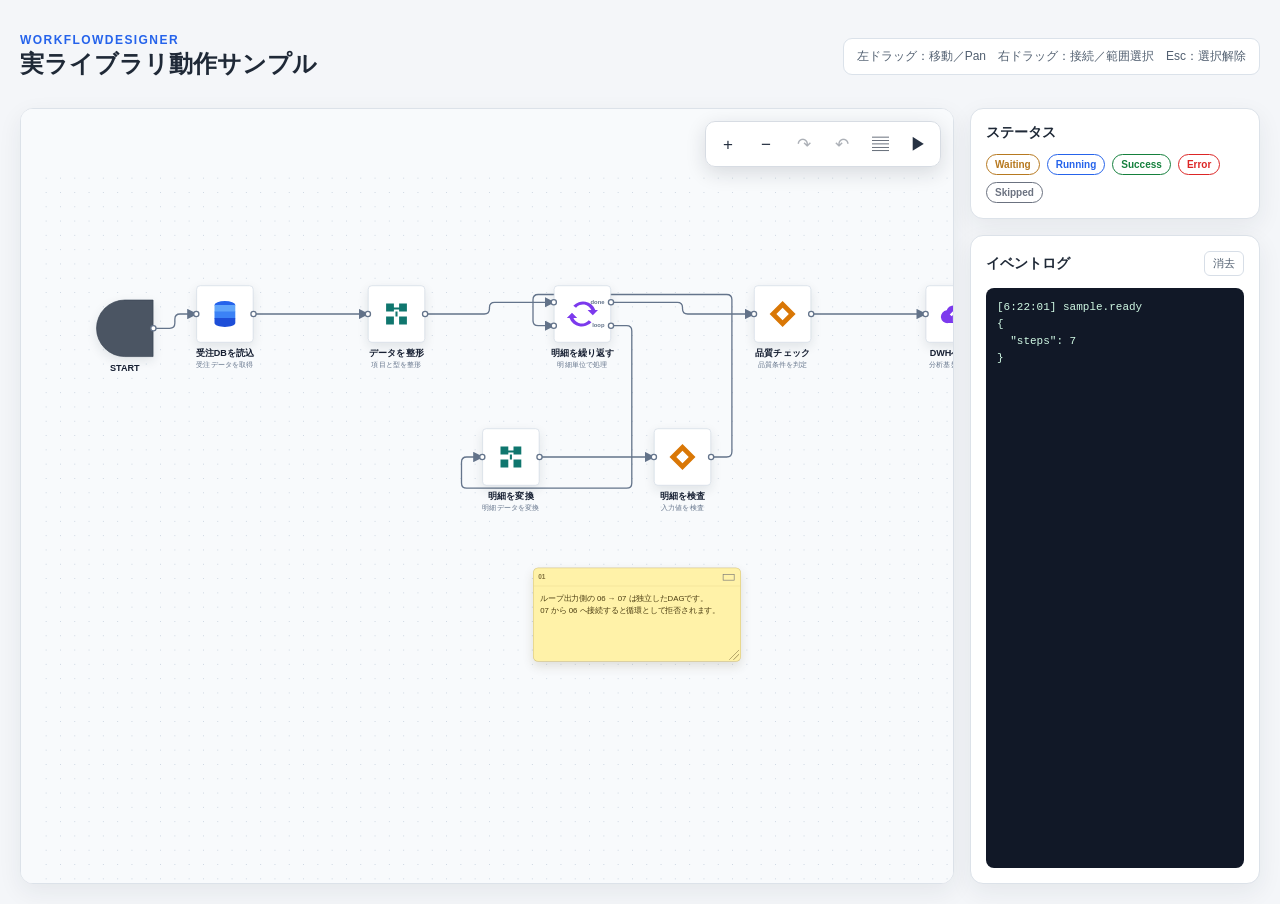
==== sample/index.html @ 0d5a1c77 "Add files via upload" ====
<!doctype html>
<html lang="ja">
<head>
  <meta charset="utf-8">
  <meta name="viewport" content="width=device-width, initial-scale=1">
  <title>WorkflowDesigner 実ライブラリサンプル</title>
  <link rel="stylesheet" href="./sample.css">
  <link rel="stylesheet" href="../src/workflow_designer.css">
</head>
<body>
  <header class="sample-header">
    <div>
      <p class="sample-kicker">WorkflowDesigner</p>
      <h1>実ライブラリ動作サンプル</h1>
    </div>
    <div class="sample-help">
      左ドラッグ：移動／Pan　右ドラッグ：接続／範囲選択　Esc：選択解除
    </div>
  </header>

  <main class="sample-layout">
    <section class="designer-card" aria-label="ワークフローデザイナーサンプル">
      <div id="workflow-root"></div>
    </section>

    <aside class="sample-sidebar">
      <section class="side-card">
        <h2>ステータス</h2>
        <div class="status-legend">
          <span data-legend="waiting">Waiting</span>
          <span data-legend="running">Running</span>
          <span data-legend="success">Success</span>
          <span data-legend="error">Error</span>
          <span data-legend="skipped">Skipped</span>
        </div>
      </section>

      <section class="side-card side-card--grow">
        <div class="side-card__title-row">
          <h2>イベントログ</h2>
          <button id="clear-log" type="button">消去</button>
        </div>
        <pre id="event-log" aria-live="polite"></pre>
      </section>
    </aside>
  </main>

  <script src="../src/designer_types.js"></script>
  <script src="../src/designer_grid.js"></script>
  <script src="../src/designer_events.js"></script>
  <script src="../src/designer_document.js"></script>
  <script src="../src/designer_ids.js"></script>
  <script src="../src/designer_graph.js"></script>
  <script src="../src/designer_fragments.js"></script>
  <script src="../src/designer_clone.js"></script>
  <script src="../src/designer_selection.js"></script>
  <script src="../src/designer_dom.js"></script>
  <script src="../src/designer_note_dom.js"></script>
  <script src="../src/designer_feedback.js"></script>
  <script src="../src/designer_render.js"></script>
  <script src="../src/designer_note_edit.js"></script>
  <script src="../src/designer_commands.js"></script>
  <script src="../src/designer_interaction.js"></script>
  <script src="../src/designer_core_api.js"></script>
  <script src="../src/workflow_designer.js"></script>
  <script src="./sample_app.js"></script>
</body>
</html>
---- sample/sample.css ----
* {
  box-sizing: border-box;
}

html,
body {
  min-width: 1040px;
  min-height: 760px;
  margin: 0;
  background: #f4f6f9;
  color: #1f2937;
  font-family: Inter, "Noto Sans JP", "Yu Gothic UI", sans-serif;
}

body {
  padding: 20px;
}

button {
  font: inherit;
}

.sample-header {
  display: flex;
  min-height: 72px;
  align-items: center;
  justify-content: space-between;
  gap: 24px;
  margin: 0 auto 16px;
  max-width: 1500px;
}

.sample-kicker {
  margin: 0 0 3px;
  color: #2563eb;
  font-size: 12px;
  font-weight: 800;
  letter-spacing: 0.12em;
  text-transform: uppercase;
}

.sample-header h1 {
  margin: 0;
  font-size: 24px;
  line-height: 1.2;
}

.sample-help {
  padding: 9px 13px;
  border: 1px solid #dbe2ea;
  border-radius: 9px;
  background: #fff;
  color: #526071;
  font-size: 12px;
  white-space: nowrap;
}

.sample-layout {
  display: grid;
  grid-template-columns: minmax(720px, 1fr) 290px;
  gap: 16px;
  max-width: 1500px;
  height: calc(100vh - 124px);
  min-height: 650px;
  margin: 0 auto;
}

.designer-card,
.side-card {
  border: 1px solid #dce2e9;
  border-radius: 13px;
  background: #fff;
  box-shadow: 0 8px 24px rgba(31, 41, 55, 0.07);
}

.designer-card {
  min-width: 0;
  overflow: hidden;
}

#workflow-root,
.zwd,
.zwd-viewport {
  width: 100%;
  height: 100%;
}

.zwd {
  overflow: hidden;
  background: #f8fafc;
  color: #334155;
}

.zwd-viewport {
  overflow: hidden;
  cursor: grab;
  touch-action: none;
  background-color: #f8fafc;
}

.zwd-viewport:active {
  cursor: grabbing;
}

.zwd-world {
  position: absolute;
  top: 0;
  left: 0;
  transform-origin: 0 0;
}

.zwd[data-node-grid="enabled"] .zwd-world {
  background-image: radial-gradient(circle, #cbd5e1 1px, transparent 1px);
  background-size: var(--zwd-grid-size) var(--zwd-grid-size);
}

.zwd-layer {
  position: absolute;
  top: 0;
  left: 0;
}

.zwd-layer--frames {
  z-index: 1;
  pointer-events: none;
}

.zwd-layer--edges {
  z-index: 2;
  overflow: visible;
}

.zwd-layer--nodes {
  z-index: 3;
  pointer-events: none;
}

.zwd-layer--notes {
  z-index: 4;
  pointer-events: none;
}

.zwd-node {
  cursor: grab;
  pointer-events: auto;
  user-select: none;
}

.zwd-node:active {
  cursor: grabbing;
}

.zwd-node--step:hover .zwd-node__visual {
  border-color: #94a3b8;
}

.zwd-node--unassigned-start {
  display: flex;
  align-items: center;
  justify-content: center;
  padding: 0;
  border: 1px solid #cfd8e3;
  border-radius: 999px;
  background: #fff;
  box-shadow: 0 6px 16px rgba(30, 41, 59, 0.11);
  font-size: 12px;
  font-weight: 800;
  letter-spacing: 0.06em;
}

.zwd-node--step[data-selected="true"] {
  outline: none;
}

.zwd-node--step[data-selected="true"] .zwd-node__visual,
.zwd-node--start[data-selected="true"] .zwd-node__visual,
.zwd-node--end[data-selected="true"] .zwd-node__visual {
  outline: 3px solid rgba(37, 99, 235, 0.28);
  outline-offset: 3px;
}

.zwd-node--unassigned-start[data-selected="true"] {
  outline: 3px solid rgba(37, 99, 235, 0.28);
  outline-offset: 3px;
}

.zwd-edge__line,
.zwd-connection-preview {
  fill: none;
  stroke: #64748b;
  stroke-linecap: round;
  stroke-width: 2;
}

.zwd-edge__hit {
  fill: none;
  stroke: transparent;
  stroke-width: 18;
  pointer-events: stroke;
}

.zwd-edge[data-selected="true"] .zwd-edge__line {
  stroke: #2563eb;
  stroke-width: 3;
}

.zwd-arrow {
  fill: #64748b;
}

.zwd-connection-preview {
  stroke: #2563eb;
  stroke-dasharray: 7 5;
}

.zwd-note {
  position: absolute;
  display: grid;
  grid-template-rows: 28px 1fr;
  overflow: hidden;
  border: 1px solid rgba(120, 90, 20, 0.25);
  border-radius: 8px;
  background: var(--zwd-note-color, #fff2a8);
  box-shadow: 0 7px 16px rgba(71, 54, 14, 0.14);
  pointer-events: auto;
}

.zwd-note[data-selected="true"] {
  outline: 3px solid rgba(37, 99, 235, 0.28);
  outline-offset: 2px;
}

.zwd-note__header {
  display: flex;
  align-items: center;
  justify-content: space-between;
  padding: 4px 7px;
  border-bottom: 1px solid rgba(120, 90, 20, 0.15);
  cursor: grab;
}

.zwd-note__id {
  color: rgba(71, 54, 14, 0.68);
  font-size: 10px;
  font-weight: 800;
}

.zwd-note__color {
  width: 22px;
  height: 18px;
  padding: 0;
  border: 0;
  background: transparent;
}

.zwd-note__body {
  overflow: auto;
  padding: 10px;
  color: #4b3d12;
  font-size: 12px;
  line-height: 1.5;
  white-space: pre-wrap;
}

.zwd-note__resize {
  position: absolute;
  right: 2px;
  bottom: 2px;
  width: 16px;
  height: 16px;
  border: 0;
  background: linear-gradient(135deg, transparent 48%, rgba(71, 54, 14, 0.38) 49% 56%, transparent 57% 68%, rgba(71, 54, 14, 0.38) 69% 76%, transparent 77%);
  cursor: nwse-resize;
}

.zwd-node__validation {
  position: absolute;
  right: -8px;
  bottom: -8px;
  display: grid;
  width: 21px;
  height: 21px;
  place-items: center;
  border-radius: 999px;
  background: #dc2626;
  color: #fff;
  font-size: 12px;
  font-weight: 900;
}

.zwd-context-menu {
  position: absolute;
  z-index: 50;
  min-width: 150px;
  overflow: hidden;
  padding: 5px;
  border: 1px solid #d7dee7;
  border-radius: 9px;
  background: #fff;
  box-shadow: 0 12px 28px rgba(15, 23, 42, 0.18);
}

.zwd-context-menu__item {
  display: block;
  width: 100%;
  padding: 8px 10px;
  border: 0;
  border-radius: 6px;
  background: transparent;
  color: #273449;
  text-align: left;
  cursor: pointer;
}

.zwd-context-menu__item:hover {
  background: #eef2f7;
}

.zwd-message {
  position: absolute;
  bottom: 16px;
  left: 50%;
  z-index: 55;
  max-width: 520px;
  padding: 9px 13px;
  transform: translateX(-50%);
  border-radius: 8px;
  background: #172033;
  color: #fff;
  box-shadow: 0 8px 22px rgba(15, 23, 42, 0.2);
  font-size: 12px;
}

.zwd-message[data-level="error"] {
  background: #b91c1c;
}

.zwd-selection-box {
  z-index: 20;
  color: #2563eb;
}

.sample-sidebar {
  display: flex;
  min-height: 0;
  flex-direction: column;
  gap: 16px;
}

.side-card {
  padding: 15px;
}

.side-card--grow {
  display: flex;
  min-height: 0;
  flex: 1;
  flex-direction: column;
}

.side-card h2 {
  margin: 0 0 12px;
  font-size: 14px;
}

.side-card__title-row {
  display: flex;
  align-items: center;
  justify-content: space-between;
}

.side-card__title-row h2 {
  margin: 0;
}

#clear-log {
  padding: 4px 8px;
  border: 1px solid #d7dee7;
  border-radius: 6px;
  background: #fff;
  color: #526071;
  cursor: pointer;
  font-size: 11px;
}

.status-legend {
  display: flex;
  flex-wrap: wrap;
  gap: 7px;
}

.status-legend span {
  padding: 4px 8px;
  border: 1px solid currentColor;
  border-radius: 999px;
  background: #fff;
  font-size: 10px;
  font-weight: 800;
}

.status-legend [data-legend="waiting"] { color: #b7791f; }
.status-legend [data-legend="running"] { color: #2563eb; }
.status-legend [data-legend="success"] { color: #15803d; }
.status-legend [data-legend="error"] { color: #dc2626; }
.status-legend [data-legend="skipped"] { color: #6b7280; }

#event-log {
  min-height: 0;
  flex: 1;
  margin: 12px 0 0;
  overflow: auto;
  padding: 11px;
  border-radius: 8px;
  background: #111827;
  color: #d1fae5;
  font: 11px/1.55 Consolas, "SFMono-Regular", monospace;
  white-space: pre-wrap;
}

@media (max-width: 1180px) {
  .sample-layout {
    grid-template-columns: minmax(700px, 1fr) 250px;
  }
}

/* Author styles must not override the native hidden state. */
[hidden] {
  display: none !important;
}

.zwd-tool:disabled {
  opacity: 0.38;
  cursor: default;
}
---- src/workflow_designer.css ----
:root {
  --zwd-toolbar-bg: rgba(255, 255, 255, 0.96);
  --zwd-toolbar-border: #d7dce3;
  --zwd-toolbar-shadow: 0 6px 20px rgba(20, 28, 40, 0.14);
  --zwd-tool-fg: #263142;
  --zwd-tool-hover-bg: #eef2f7;
  --zwd-status-waiting: #b7791f;
  --zwd-status-running: #2563eb;
  --zwd-status-success: #15803d;
  --zwd-status-error: #dc2626;
  --zwd-status-skipped: #6b7280;
  --zwd-status-bg: #ffffff;
  --zwd-node-visual-size: 88px;
  --zwd-node-width: 132px;
}

.zwd {
  position: relative;
}

.zwd-toolbar {
  position: absolute;
  top: 12px;
  right: 12px;
  z-index: 30;
  display: flex;
  align-items: center;
  gap: 4px;
  padding: 5px;
  border: 1px solid var(--zwd-toolbar-border);
  border-radius: 10px;
  background: var(--zwd-toolbar-bg);
  box-shadow: var(--zwd-toolbar-shadow);
  backdrop-filter: blur(8px);
}

.zwd-tool {
  display: inline-grid;
  width: 34px;
  height: 34px;
  place-items: center;
  padding: 0;
  border: 0;
  border-radius: 7px;
  background: transparent;
  color: var(--zwd-tool-fg);
  font: inherit;
  font-size: 17px;
  line-height: 1;
  cursor: pointer;
}

.zwd-tool:hover,
.zwd-tool:focus-visible {
  background: var(--zwd-tool-hover-bg);
  outline: none;
}

.zwd-tool:focus-visible {
  box-shadow: 0 0 0 2px color-mix(in srgb, var(--zwd-status-running) 40%, transparent);
}

.zwd-node {
  position: absolute;
}

.zwd-node--step {
  display: block;
  align-items: initial;
  padding: 0;
  border: 0;
  border-radius: 0;
  background: transparent;
  box-shadow: none;
  text-align: center;
}

.zwd-node--start,
.zwd-node--end {
  display: block;
  padding: 0;
  border: 0;
  border-radius: 0;
  background: transparent;
  box-shadow: none;
  text-align: center;
}

.zwd-node--start .zwd-node__content,
.zwd-node--end .zwd-node__content {
  display: flex;
  width: 100%;
  height: 100%;
  flex-direction: column;
  align-items: center;
}

.zwd-node--step .zwd-node__content {
  display: flex;
  width: 100%;
  height: 100%;
  flex-direction: column;
  align-items: center;
}

.zwd-node__visual {
  position: relative;
  display: grid;
  width: var(--zwd-node-visual-size);
  height: var(--zwd-node-visual-size);
  flex: 0 0 var(--zwd-node-visual-size);
  place-items: center;
  border: 1px solid #cfd8e3;
  border-radius: 6px;
  background: #ffffff;
  box-shadow: 0 6px 16px rgba(30, 41, 59, 0.11);
}

.zwd-node--start .zwd-node__visual {
  border-color: #374151;
  border-radius: 44px 0 0 44px;
  background: #4b5563;
}

.zwd-node--end .zwd-node__visual {
  border-color: #374151;
  border-radius: 0 44px 44px 0;
  background: #4b5563;
}

.zwd-node__icon {
  display: inline-flex;
  width: 48px;
  height: 48px;
  align-items: center;
  justify-content: center;
  overflow: hidden;
}

.zwd-node__icon[hidden],
.zwd-node__description[hidden] {
  display: none;
}

.zwd-node__icon > img,
.zwd-node__icon > svg {
  display: block;
  width: 100%;
  height: 100%;
  object-fit: contain;
}

.zwd-node--step .zwd-node__label,
.zwd-node--start .zwd-node__label,
.zwd-node--end .zwd-node__label {
  width: 100%;
  margin-top: 7px;
  overflow: hidden;
  color: #172033;
  font-size: 14px;
  font-weight: 750;
  line-height: 18px;
  text-overflow: ellipsis;
  white-space: nowrap;
}

.zwd-node__description {
  width: 100%;
  margin-top: 1px;
  overflow: hidden;
  color: #64748b;
  font-size: 11px;
  line-height: 15px;
  text-overflow: ellipsis;
  white-space: nowrap;
}

.zwd-node__status {
  position: absolute;
  top: -8px;
  right: 13px;
  z-index: 2;
  padding: 2px 7px;
  border: 1px solid currentColor;
  border-radius: 999px;
  background: var(--zwd-status-bg);
  font-size: 11px;
  font-weight: 700;
  line-height: 1.4;
  white-space: nowrap;
}

.zwd-node:not(.zwd-node--step) .zwd-node__status {
  right: 8px;
}

.zwd-node__validation {
  position: absolute;
  top: 72px;
  right: 11px;
  bottom: auto;
  z-index: 3;
}

.zwd-node:not(.zwd-node--step) .zwd-node__validation {
  top: auto;
  right: -8px;
  bottom: -8px;
}

.zwd-node[data-run-status="idle"] .zwd-node__status {
  display: none;
}

.zwd-node--step[data-run-status="waiting"] .zwd-node__visual,
.zwd-node--start[data-run-status="waiting"] .zwd-node__visual,
.zwd-node--end[data-run-status="waiting"] .zwd-node__visual,
.zwd-node--unassigned-start[data-run-status="waiting"] {
  border-color: var(--zwd-status-waiting);
  box-shadow: 0 0 0 2px color-mix(in srgb, var(--zwd-status-waiting) 20%, transparent);
}

.zwd-node[data-run-status="waiting"] .zwd-node__status {
  color: var(--zwd-status-waiting);
  animation: zwd-waiting-pulse 1.5s ease-in-out infinite;
}

.zwd-node--step[data-run-status="running"] .zwd-node__visual,
.zwd-node--start[data-run-status="running"] .zwd-node__visual,
.zwd-node--end[data-run-status="running"] .zwd-node__visual,
.zwd-node--unassigned-start[data-run-status="running"] {
  border-color: var(--zwd-status-running);
  box-shadow: 0 0 0 2px color-mix(in srgb, var(--zwd-status-running) 24%, transparent);
  animation: zwd-running-pulse 1.1s ease-in-out infinite;
}

.zwd-node[data-run-status="running"] .zwd-node__status {
  color: var(--zwd-status-running);
}

.zwd-node--step[data-run-status="success"] .zwd-node__visual,
.zwd-node--start[data-run-status="success"] .zwd-node__visual,
.zwd-node--end[data-run-status="success"] .zwd-node__visual,
.zwd-node--unassigned-start[data-run-status="success"] {
  border-color: var(--zwd-status-success);
  box-shadow: 0 0 0 2px color-mix(in srgb, var(--zwd-status-success) 18%, transparent);
}

.zwd-node[data-run-status="success"] .zwd-node__status {
  color: var(--zwd-status-success);
}

.zwd-node--step[data-run-status="error"] .zwd-node__visual,
.zwd-node--start[data-run-status="error"] .zwd-node__visual,
.zwd-node--end[data-run-status="error"] .zwd-node__visual,
.zwd-node--unassigned-start[data-run-status="error"] {
  border-color: var(--zwd-status-error);
  box-shadow: 0 0 0 2px color-mix(in srgb, var(--zwd-status-error) 22%, transparent);
}

.zwd-node[data-run-status="error"] .zwd-node__status {
  color: var(--zwd-status-error);
}

.zwd-node[data-run-status="skipped"] {
  opacity: 0.72;
}

.zwd-node--step[data-run-status="skipped"] .zwd-node__visual,
.zwd-node--start[data-run-status="skipped"] .zwd-node__visual,
.zwd-node--end[data-run-status="skipped"] .zwd-node__visual,
.zwd-node--unassigned-start[data-run-status="skipped"] {
  border-color: var(--zwd-status-skipped);
}

.zwd-node[data-run-status="skipped"] .zwd-node__status {
  color: var(--zwd-status-skipped);
}

.zwd-node--step[data-validation-level="warning"] .zwd-node__visual,
.zwd-node--step[data-validation-level="error"] .zwd-node__visual,
.zwd-node--start[data-validation-level="warning"] .zwd-node__visual,
.zwd-node--start[data-validation-level="error"] .zwd-node__visual,
.zwd-node--end[data-validation-level="warning"] .zwd-node__visual,
.zwd-node--end[data-validation-level="error"] .zwd-node__visual,
.zwd-node--unassigned-start[data-validation-level="warning"],
.zwd-node--unassigned-start[data-validation-level="error"] {
  outline-offset: 2px;
}

.zwd-node--step[data-validation-level="warning"] .zwd-node__visual,
.zwd-node--start[data-validation-level="warning"] .zwd-node__visual,
.zwd-node--end[data-validation-level="warning"] .zwd-node__visual,
.zwd-node--unassigned-start[data-validation-level="warning"] {
  outline: 2px solid #d97706;
}

.zwd-node--step[data-validation-level="error"] .zwd-node__visual,
.zwd-node--start[data-validation-level="error"] .zwd-node__visual,
.zwd-node--end[data-validation-level="error"] .zwd-node__visual,
.zwd-node--unassigned-start[data-validation-level="error"] {
  outline: 2px solid var(--zwd-status-error);
}

@keyframes zwd-waiting-pulse {
  0%, 100% { opacity: 0.72; transform: translateY(0); }
  50% { opacity: 1; transform: translateY(-1px); }
}

@keyframes zwd-running-pulse {
  0%, 100% {
    box-shadow: 0 0 0 2px color-mix(in srgb, var(--zwd-status-running) 22%, transparent);
  }
  50% {
    box-shadow: 0 0 0 5px color-mix(in srgb, var(--zwd-status-running) 10%, transparent);
  }
}

@media (prefers-reduced-motion: reduce) {
  .zwd-node[data-run-status="waiting"] .zwd-node__status,
  .zwd-node--step[data-run-status="running"] .zwd-node__visual,
  .zwd-node--start[data-run-status="running"] .zwd-node__visual,
  .zwd-node--end[data-run-status="running"] .zwd-node__visual,
  .zwd-node--unassigned-start[data-run-status="running"] {
    animation: none;
  }
}

.zwd-node__ports {
  position: absolute;
  inset: 0;
  z-index: 4;
  overflow: visible;
  pointer-events: none;
}

.zwd-node__port {
  position: absolute;
  display: block;
  width: 10px;
  height: 10px;
  box-sizing: border-box;
  border: 2px solid #64748b;
  border-radius: 50%;
  background: #ffffff;
  pointer-events: auto;
}

.zwd-node--step .zwd-node__port--in {
  top: 39px;
  left: 17px;
}

.zwd-node--step .zwd-node__port--enter {
  top: 21px;
  left: 17px;
}

.zwd-node--step .zwd-node__port--return {
  top: 57px;
  left: 17px;
}

.zwd-node--step .zwd-node__port--out {
  top: 39px;
  left: 105px;
}

.zwd-node--step .zwd-node__port--done {
  top: 21px;
  left: 105px;
}

.zwd-node--step .zwd-node__port--loop {
  top: 57px;
  left: 105px;
}

.zwd-node:not(.zwd-node--step):not(.zwd-node--start):not(.zwd-node--end) .zwd-node__port--in {
  top: 50%;
  left: -5px;
  transform: translateY(-50%);
}

.zwd-node:not(.zwd-node--step):not(.zwd-node--start):not(.zwd-node--end) .zwd-node__port--out {
  top: 50%;
  right: -5px;
  transform: translateY(-50%);
}

.zwd-node--end .zwd-node__port--in {
  top: 39px;
  right: auto;
  left: 17px;
  transform: none;
}

.zwd-node--start .zwd-node__port--out {
  top: 39px;
  right: auto;
  left: 105px;
  transform: none;
}

.zwd-node__port-label {
  position: absolute;
  top: 50%;
  right: 13px;
  min-width: 28px;
  color: #64748b;
  font-size: 9px;
  font-weight: 650;
  line-height: 1;
  text-align: right;
  transform: translateY(-50%);
  white-space: nowrap;
}

.zwd-node--step[data-selected="true"] .zwd-node__port,
.zwd-node__port:hover {
  border-color: #2563eb;
}
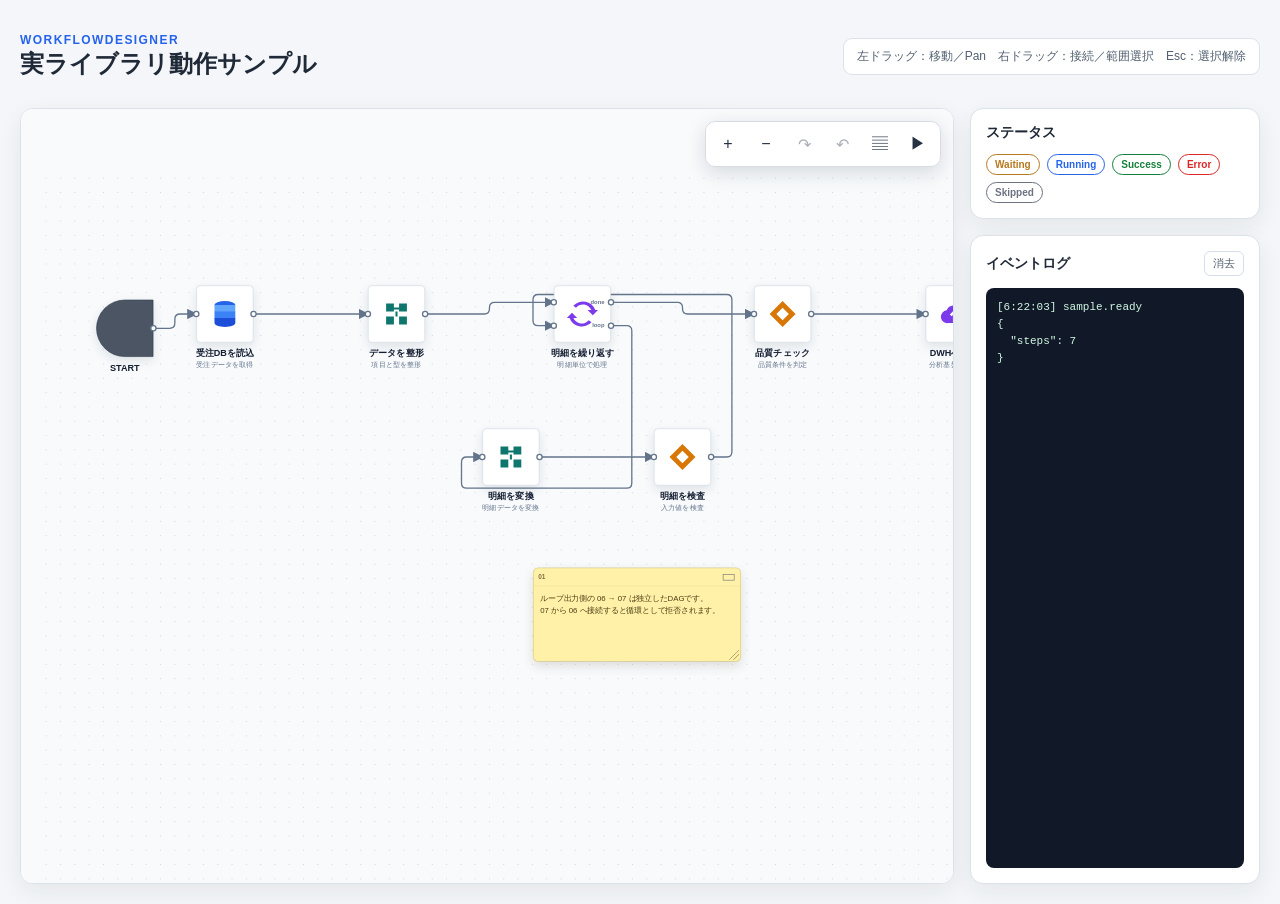
==== commit 42699ef3: "Add files via upload" ====
--- a/sample/index.html
+++ b/sample/index.html
@@ -45,23 +45,6 @@
     </aside>
   </main>
 
-  <script src="../src/designer_types.js"></script>
-  <script src="../src/designer_grid.js"></script>
-  <script src="../src/designer_events.js"></script>
-  <script src="../src/designer_document.js"></script>
-  <script src="../src/designer_ids.js"></script>
-  <script src="../src/designer_graph.js"></script>
-  <script src="../src/designer_fragments.js"></script>
-  <script src="../src/designer_clone.js"></script>
-  <script src="../src/designer_selection.js"></script>
-  <script src="../src/designer_dom.js"></script>
-  <script src="../src/designer_note_dom.js"></script>
-  <script src="../src/designer_feedback.js"></script>
-  <script src="../src/designer_render.js"></script>
-  <script src="../src/designer_note_edit.js"></script>
-  <script src="../src/designer_commands.js"></script>
-  <script src="../src/designer_interaction.js"></script>
-  <script src="../src/designer_core_api.js"></script>
   <script src="../src/workflow_designer.js"></script>
   <script src="./sample_app.js"></script>
 </body>
--- a/sample/sample.css
+++ b/sample/sample.css
@@ -60,8 +60,6 @@
   grid-template-columns: minmax(720px, 1fr) 290px;
   gap: 16px;
   max-width: 1500px;
-  height: calc(100vh - 124px);
-  min-height: 650px;
   margin: 0 auto;
 }
 
@@ -75,270 +73,16 @@
 
 .designer-card {
   min-width: 0;
+  height: calc(100vh - 124px);
+  min-height: 650px;
   overflow: hidden;
 }
 
-#workflow-root,
-.zwd,
-.zwd-viewport {
+#workflow-root {
   width: 100%;
   height: 100%;
 }
 
-.zwd {
-  overflow: hidden;
-  background: #f8fafc;
-  color: #334155;
-}
-
-.zwd-viewport {
-  overflow: hidden;
-  cursor: grab;
-  touch-action: none;
-  background-color: #f8fafc;
-}
-
-.zwd-viewport:active {
-  cursor: grabbing;
-}
-
-.zwd-world {
-  position: absolute;
-  top: 0;
-  left: 0;
-  transform-origin: 0 0;
-}
-
-.zwd[data-node-grid="enabled"] .zwd-world {
-  background-image: radial-gradient(circle, #cbd5e1 1px, transparent 1px);
-  background-size: var(--zwd-grid-size) var(--zwd-grid-size);
-}
-
-.zwd-layer {
-  position: absolute;
-  top: 0;
-  left: 0;
-}
-
-.zwd-layer--frames {
-  z-index: 1;
-  pointer-events: none;
-}
-
-.zwd-layer--edges {
-  z-index: 2;
-  overflow: visible;
-}
-
-.zwd-layer--nodes {
-  z-index: 3;
-  pointer-events: none;
-}
-
-.zwd-layer--notes {
-  z-index: 4;
-  pointer-events: none;
-}
-
-.zwd-node {
-  cursor: grab;
-  pointer-events: auto;
-  user-select: none;
-}
-
-.zwd-node:active {
-  cursor: grabbing;
-}
-
-.zwd-node--step:hover .zwd-node__visual {
-  border-color: #94a3b8;
-}
-
-.zwd-node--unassigned-start {
-  display: flex;
-  align-items: center;
-  justify-content: center;
-  padding: 0;
-  border: 1px solid #cfd8e3;
-  border-radius: 999px;
-  background: #fff;
-  box-shadow: 0 6px 16px rgba(30, 41, 59, 0.11);
-  font-size: 12px;
-  font-weight: 800;
-  letter-spacing: 0.06em;
-}
-
-.zwd-node--step[data-selected="true"] {
-  outline: none;
-}
-
-.zwd-node--step[data-selected="true"] .zwd-node__visual,
-.zwd-node--start[data-selected="true"] .zwd-node__visual,
-.zwd-node--end[data-selected="true"] .zwd-node__visual {
-  outline: 3px solid rgba(37, 99, 235, 0.28);
-  outline-offset: 3px;
-}
-
-.zwd-node--unassigned-start[data-selected="true"] {
-  outline: 3px solid rgba(37, 99, 235, 0.28);
-  outline-offset: 3px;
-}
-
-.zwd-edge__line,
-.zwd-connection-preview {
-  fill: none;
-  stroke: #64748b;
-  stroke-linecap: round;
-  stroke-width: 2;
-}
-
-.zwd-edge__hit {
-  fill: none;
-  stroke: transparent;
-  stroke-width: 18;
-  pointer-events: stroke;
-}
-
-.zwd-edge[data-selected="true"] .zwd-edge__line {
-  stroke: #2563eb;
-  stroke-width: 3;
-}
-
-.zwd-arrow {
-  fill: #64748b;
-}
-
-.zwd-connection-preview {
-  stroke: #2563eb;
-  stroke-dasharray: 7 5;
-}
-
-.zwd-note {
-  position: absolute;
-  display: grid;
-  grid-template-rows: 28px 1fr;
-  overflow: hidden;
-  border: 1px solid rgba(120, 90, 20, 0.25);
-  border-radius: 8px;
-  background: var(--zwd-note-color, #fff2a8);
-  box-shadow: 0 7px 16px rgba(71, 54, 14, 0.14);
-  pointer-events: auto;
-}
-
-.zwd-note[data-selected="true"] {
-  outline: 3px solid rgba(37, 99, 235, 0.28);
-  outline-offset: 2px;
-}
-
-.zwd-note__header {
-  display: flex;
-  align-items: center;
-  justify-content: space-between;
-  padding: 4px 7px;
-  border-bottom: 1px solid rgba(120, 90, 20, 0.15);
-  cursor: grab;
-}
-
-.zwd-note__id {
-  color: rgba(71, 54, 14, 0.68);
-  font-size: 10px;
-  font-weight: 800;
-}
-
-.zwd-note__color {
-  width: 22px;
-  height: 18px;
-  padding: 0;
-  border: 0;
-  background: transparent;
-}
-
-.zwd-note__body {
-  overflow: auto;
-  padding: 10px;
-  color: #4b3d12;
-  font-size: 12px;
-  line-height: 1.5;
-  white-space: pre-wrap;
-}
-
-.zwd-note__resize {
-  position: absolute;
-  right: 2px;
-  bottom: 2px;
-  width: 16px;
-  height: 16px;
-  border: 0;
-  background: linear-gradient(135deg, transparent 48%, rgba(71, 54, 14, 0.38) 49% 56%, transparent 57% 68%, rgba(71, 54, 14, 0.38) 69% 76%, transparent 77%);
-  cursor: nwse-resize;
-}
-
-.zwd-node__validation {
-  position: absolute;
-  right: -8px;
-  bottom: -8px;
-  display: grid;
-  width: 21px;
-  height: 21px;
-  place-items: center;
-  border-radius: 999px;
-  background: #dc2626;
-  color: #fff;
-  font-size: 12px;
-  font-weight: 900;
-}
-
-.zwd-context-menu {
-  position: absolute;
-  z-index: 50;
-  min-width: 150px;
-  overflow: hidden;
-  padding: 5px;
-  border: 1px solid #d7dee7;
-  border-radius: 9px;
-  background: #fff;
-  box-shadow: 0 12px 28px rgba(15, 23, 42, 0.18);
-}
-
-.zwd-context-menu__item {
-  display: block;
-  width: 100%;
-  padding: 8px 10px;
-  border: 0;
-  border-radius: 6px;
-  background: transparent;
-  color: #273449;
-  text-align: left;
-  cursor: pointer;
-}
-
-.zwd-context-menu__item:hover {
-  background: #eef2f7;
-}
-
-.zwd-message {
-  position: absolute;
-  bottom: 16px;
-  left: 50%;
-  z-index: 55;
-  max-width: 520px;
-  padding: 9px 13px;
-  transform: translateX(-50%);
-  border-radius: 8px;
-  background: #172033;
-  color: #fff;
-  box-shadow: 0 8px 22px rgba(15, 23, 42, 0.2);
-  font-size: 12px;
-}
-
-.zwd-message[data-level="error"] {
-  background: #b91c1c;
-}
-
-.zwd-selection-box {
-  z-index: 20;
-  color: #2563eb;
-}
 
 .sample-sidebar {
   display: flex;
@@ -428,7 +172,3 @@
   display: none !important;
 }
 
-.zwd-tool:disabled {
-  opacity: 0.38;
-  cursor: default;
-}
--- a/src/workflow_designer.css
+++ b/src/workflow_designer.css
@@ -1,3 +1,285 @@
+/* WorkflowDesigner core layout and interaction styles. */
+.zwd,
+.zwd *,
+.zwd *::before,
+.zwd *::after {
+  box-sizing: border-box;
+}
+
+.zwd button {
+  font: inherit;
+}
+
+.zwd [hidden] {
+  display: none !important;
+}
+
+.zwd,
+.zwd-viewport {
+  width: 100%;
+  height: 100%;
+}
+
+.zwd {
+  overflow: hidden;
+  background: #f8fafc;
+  color: #334155;
+}
+
+.zwd-viewport {
+  overflow: hidden;
+  cursor: grab;
+  touch-action: none;
+  background-color: #f8fafc;
+}
+
+.zwd-viewport:active {
+  cursor: grabbing;
+}
+
+.zwd-world {
+  position: absolute;
+  top: 0;
+  left: 0;
+  transform-origin: 0 0;
+}
+
+.zwd[data-node-grid="enabled"] .zwd-world {
+  background-image: radial-gradient(circle, #cbd5e1 1px, transparent 1px);
+  background-size: var(--zwd-grid-size) var(--zwd-grid-size);
+}
+
+.zwd-layer {
+  position: absolute;
+  top: 0;
+  left: 0;
+}
+
+.zwd-layer--frames {
+  z-index: 1;
+  pointer-events: none;
+}
+
+.zwd-layer--edges {
+  z-index: 2;
+  overflow: visible;
+}
+
+.zwd-layer--nodes {
+  z-index: 3;
+  pointer-events: none;
+}
+
+.zwd-layer--notes {
+  z-index: 4;
+  pointer-events: none;
+}
+
+.zwd-node {
+  cursor: grab;
+  pointer-events: auto;
+  user-select: none;
+}
+
+.zwd-node:active {
+  cursor: grabbing;
+}
+
+.zwd-node--step:hover .zwd-node__visual {
+  border-color: #94a3b8;
+}
+
+.zwd-node--unassigned-start {
+  display: flex;
+  align-items: center;
+  justify-content: center;
+  padding: 0;
+  border: 1px solid #cfd8e3;
+  border-radius: 999px;
+  background: #fff;
+  box-shadow: 0 6px 16px rgba(30, 41, 59, 0.11);
+  font-size: 12px;
+  font-weight: 800;
+  letter-spacing: 0.06em;
+}
+
+.zwd-node--step[data-selected="true"] {
+  outline: none;
+}
+
+.zwd-node--step[data-selected="true"] .zwd-node__visual,
+.zwd-node--start[data-selected="true"] .zwd-node__visual,
+.zwd-node--end[data-selected="true"] .zwd-node__visual {
+  outline: 3px solid rgba(37, 99, 235, 0.28);
+  outline-offset: 3px;
+}
+
+.zwd-node--unassigned-start[data-selected="true"] {
+  outline: 3px solid rgba(37, 99, 235, 0.28);
+  outline-offset: 3px;
+}
+
+.zwd-edge__line,
+.zwd-connection-preview {
+  fill: none;
+  stroke: #64748b;
+  stroke-linecap: round;
+  stroke-width: 2;
+}
+
+.zwd-edge__hit {
+  fill: none;
+  stroke: transparent;
+  stroke-width: 18;
+  pointer-events: stroke;
+}
+
+.zwd-edge[data-selected="true"] .zwd-edge__line {
+  stroke: #2563eb;
+  stroke-width: 3;
+}
+
+.zwd-arrow {
+  fill: #64748b;
+}
+
+.zwd-connection-preview {
+  stroke: #2563eb;
+  stroke-dasharray: 7 5;
+}
+
+.zwd-note {
+  position: absolute;
+  display: grid;
+  grid-template-rows: 28px 1fr;
+  overflow: hidden;
+  border: 1px solid rgba(120, 90, 20, 0.25);
+  border-radius: 8px;
+  background: var(--zwd-note-color, #fff2a8);
+  box-shadow: 0 7px 16px rgba(71, 54, 14, 0.14);
+  pointer-events: auto;
+}
+
+.zwd-note[data-selected="true"] {
+  outline: 3px solid rgba(37, 99, 235, 0.28);
+  outline-offset: 2px;
+}
+
+.zwd-note__header {
+  display: flex;
+  align-items: center;
+  justify-content: space-between;
+  padding: 4px 7px;
+  border-bottom: 1px solid rgba(120, 90, 20, 0.15);
+  cursor: grab;
+}
+
+.zwd-note__id {
+  color: rgba(71, 54, 14, 0.68);
+  font-size: 10px;
+  font-weight: 800;
+}
+
+.zwd-note__color {
+  width: 22px;
+  height: 18px;
+  padding: 0;
+  border: 0;
+  background: transparent;
+}
+
+.zwd-note__body {
+  overflow: auto;
+  padding: 10px;
+  color: #4b3d12;
+  font-size: 12px;
+  line-height: 1.5;
+  white-space: pre-wrap;
+}
+
+.zwd-note__resize {
+  position: absolute;
+  right: 2px;
+  bottom: 2px;
+  width: 16px;
+  height: 16px;
+  border: 0;
+  background: linear-gradient(135deg, transparent 48%, rgba(71, 54, 14, 0.38) 49% 56%, transparent 57% 68%, rgba(71, 54, 14, 0.38) 69% 76%, transparent 77%);
+  cursor: nwse-resize;
+}
+
+.zwd-node__validation {
+  position: absolute;
+  right: -8px;
+  bottom: -8px;
+  display: grid;
+  width: 21px;
+  height: 21px;
+  place-items: center;
+  border-radius: 999px;
+  background: #dc2626;
+  color: #fff;
+  font-size: 12px;
+  font-weight: 900;
+}
+
+.zwd-context-menu {
+  position: absolute;
+  z-index: 50;
+  min-width: 150px;
+  overflow: hidden;
+  padding: 5px;
+  border: 1px solid #d7dee7;
+  border-radius: 9px;
+  background: #fff;
+  box-shadow: 0 12px 28px rgba(15, 23, 42, 0.18);
+}
+
+.zwd-context-menu__item {
+  display: block;
+  width: 100%;
+  padding: 8px 10px;
+  border: 0;
+  border-radius: 6px;
+  background: transparent;
+  color: #273449;
+  text-align: left;
+  cursor: pointer;
+}
+
+.zwd-context-menu__item:hover {
+  background: #eef2f7;
+}
+
+.zwd-message {
+  position: absolute;
+  bottom: 16px;
+  left: 50%;
+  z-index: 55;
+  max-width: 520px;
+  padding: 9px 13px;
+  transform: translateX(-50%);
+  border-radius: 8px;
+  background: #172033;
+  color: #fff;
+  box-shadow: 0 8px 22px rgba(15, 23, 42, 0.2);
+  font-size: 12px;
+}
+
+.zwd-message[data-level="error"] {
+  background: #b91c1c;
+}
+
+.zwd-selection-box {
+  z-index: 20;
+  color: #2563eb;
+}
+
+.zwd-tool:disabled {
+  opacity: 0.38;
+  cursor: default;
+}
+
 :root {
   --zwd-toolbar-bg: rgba(255, 255, 255, 0.96);
   --zwd-toolbar-border: #d7dce3;
